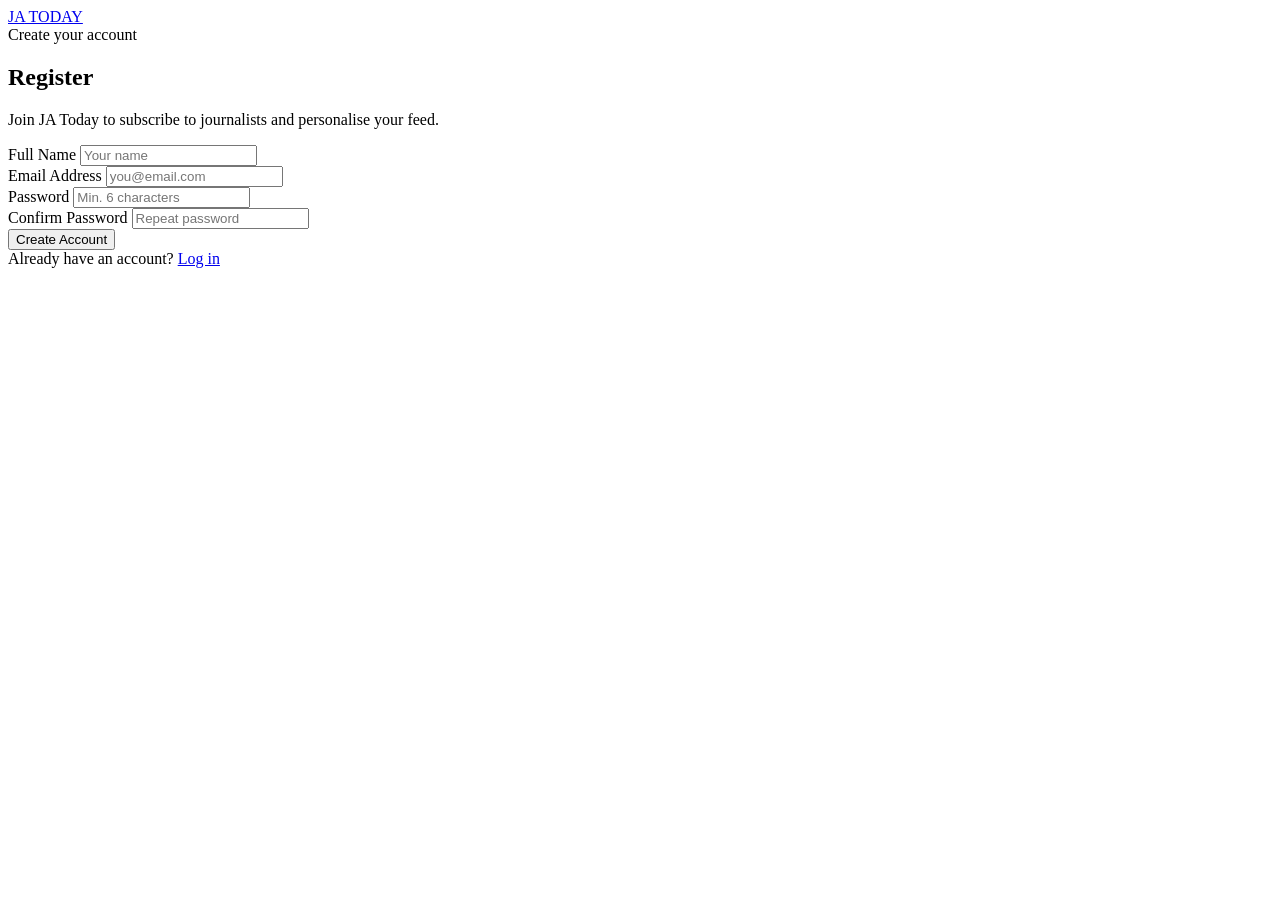
==== register.html @ 9bc7bcf2 "Add files via upload" ====
<!DOCTYPE html>
<html lang="en">
<head>
<meta charset="UTF-8">
<meta name="viewport" content="width=device-width, initial-scale=1.0">
<title>Register — JA Today</title>
<link rel="preconnect" href="https://fonts.googleapis.com">
<link rel="stylesheet" href="css/auth.css">
<link href="https://fonts.googleapis.com/css2?family=Bebas+Neue&family=DM+Serif+Display&family=DM+Sans:wght@300;400;500&family=JetBrains+Mono:wght@400;500&display=swap" rel="stylesheet">
<script src="js/register.js" defer></script>

</head>
<body>
<div class="bg"></div>
<div class="page">
  <a class="logo" href="login.html"><span class="ja">JA</span> TODAY</a>
  <div class="logo-sub">Create your account</div>

  <div class="card">
    <h2>Register</h2>
    <p>Join JA Today to subscribe to journalists and personalise your feed.</p>

    <div class="error" id="error-msg"></div>

    <div class="field">
      <label>Full Name</label>
      <input type="text" id="f-name" placeholder="Your name">
    </div>
    <div class="field">
      <label>Email Address</label>
      <input type="email" id="f-email" placeholder="you@email.com">
    </div>
    <div class="field">
      <label>Password</label>
      <input type="password" id="f-pass" placeholder="Min. 6 characters">
    </div>
    <div class="field">
      <label>Confirm Password</label>
      <input type="password" id="f-pass2" placeholder="Repeat password">
    </div>

    <button class="submit-btn" onclick="register()">Create Account</button>

    <div class="alt-link">Already have an account? <a href="login.html">Log in</a></div>
  </div>

 
</div>


</body>
</html>
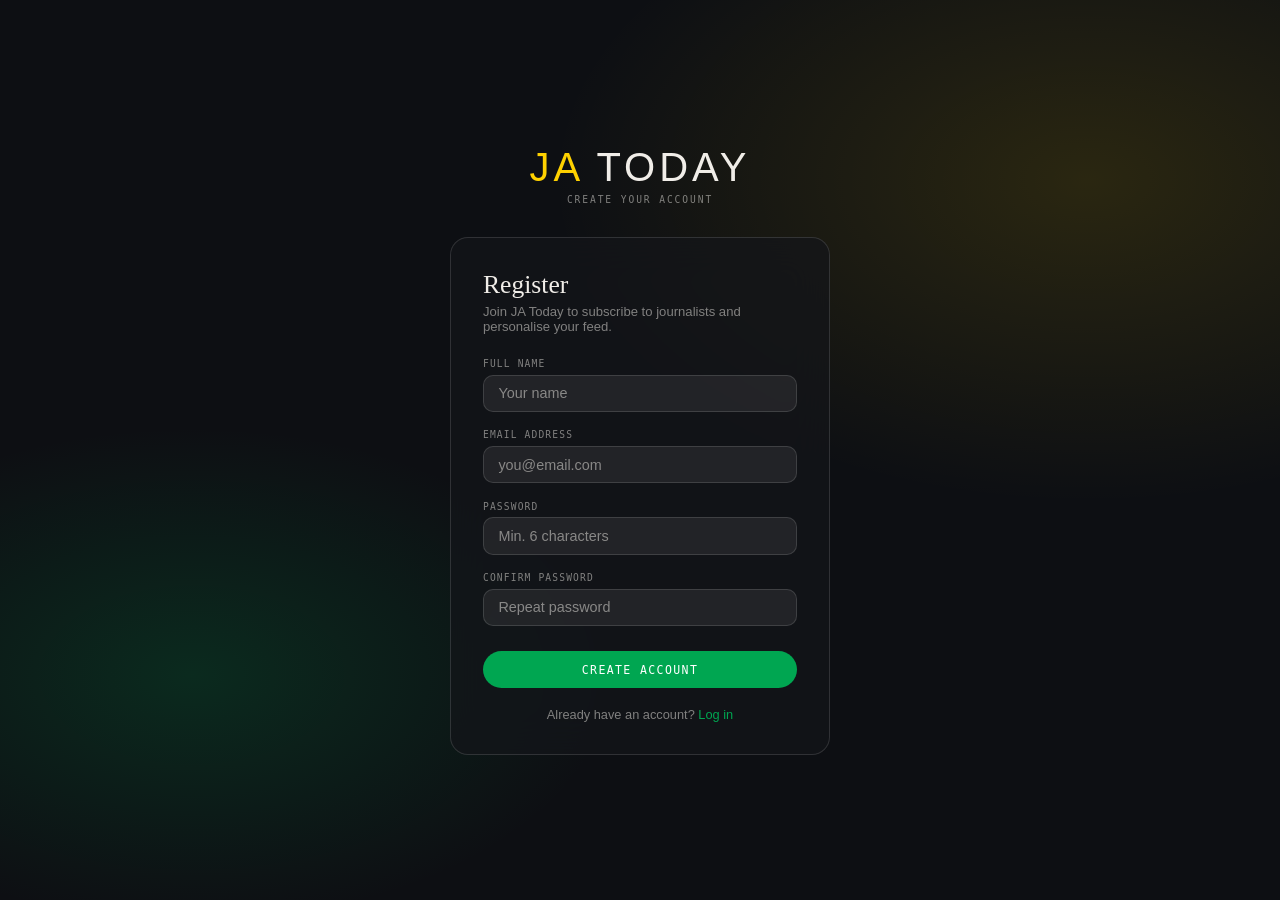
==== commit 90541989: "Update register.html" ====
--- a/register.html
+++ b/register.html
@@ -13,7 +13,7 @@
 <body>
 <div class="bg"></div>
 <div class="page">
-  <a class="logo" href="login.html"><span class="ja">JA</span> TODAY</a>
+  <a class="logo" href="index.html"><span class="ja">JA</span> TODAY</a>
   <div class="logo-sub">Create your account</div>
 
   <div class="card">
--- a/css/auth.css
+++ b/css/auth.css
@@ -0,0 +1,62 @@
+
+  :root { --green:#00a651; --gold:#fed100; --glass:rgba(255,255,255,0.07); --glass-border:rgba(255,255,255,0.13); --text:#f0ede8; --muted:rgba(240,237,232,0.5); --red:#e74c3c; }
+  *, *::before, *::after { box-sizing:border-box; margin:0; padding:0; }
+  body { font-family:'DM Sans',sans-serif; background:#0d0f13; color:var(--text); min-height:100vh; display:flex; flex-direction:column; }
+
+  .bg {
+    position:fixed; inset:0; z-index:0; pointer-events:none;
+    background:
+      radial-gradient(ellipse 70% 60% at 85% 20%, rgba(254,209,0,0.12) 0%, transparent 60%),
+      radial-gradient(ellipse 60% 50% at 15% 75%, rgba(0,166,81,0.18) 0%, transparent 55%),
+      #0d0f13;
+  }
+
+  .page { position:relative; z-index:1; flex:1; display:flex; flex-direction:column; align-items:center; justify-content:center; padding:2rem 1rem; }
+
+  .logo { font-family:'Bebas Neue',sans-serif; font-size:2.5rem; letter-spacing:0.1em; text-decoration:none; color:var(--text); margin-bottom:0.25rem; }
+  .logo .ja { color:var(--gold); }
+  .logo-sub { font-family:'JetBrains Mono',monospace; font-size:0.6rem; letter-spacing:0.2em; text-transform:uppercase; color:var(--muted); margin-bottom:2rem; text-align:center; }
+
+  .card {
+    width:100%; max-width:380px;
+    background:rgba(20,22,26,0.7); border:1px solid var(--glass-border); border-radius:18px;
+    padding:2rem; backdrop-filter:blur(20px);
+  }
+
+  .card h2 { font-family:'DM Serif Display',serif; font-size:1.6rem; font-weight:400; margin-bottom:0.25rem; }
+  .card p  { font-size:0.82rem; color:var(--muted); margin-bottom:1.5rem; }
+
+  .field { margin-bottom:1.1rem; }
+  .field label { display:block; font-family:'JetBrains Mono',monospace; font-size:0.6rem; letter-spacing:0.12em; text-transform:uppercase; color:var(--muted); margin-bottom:0.35rem; }
+  .field input {
+    width:100%; padding:0.6rem 0.9rem;
+    background:var(--glass); border:1px solid var(--glass-border); border-radius:10px;
+    color:var(--text); font-family:'DM Sans',sans-serif; font-size:0.9rem; outline:none;
+    transition:border-color 0.18s;
+  }
+  .field input:focus { border-color:var(--green); }
+  .field input::placeholder { color:var(--muted); }
+
+  .error { font-family:'JetBrains Mono',monospace; font-size:0.65rem; color:var(--red); margin-bottom:1rem; display:none; }
+
+  .submit-btn {
+    width:100%; padding:0.7rem; border:none; border-radius:100px;
+    background:var(--green); color:#fff;
+    font-family:'JetBrains Mono',monospace; font-size:0.72rem; letter-spacing:0.12em; text-transform:uppercase;
+    cursor:pointer; transition:background 0.18s; margin-top:0.5rem;
+  }
+  .submit-btn:hover { background:#009044; }
+
+  .alt-link { text-align:center; margin-top:1.2rem; font-size:0.8rem; color:var(--muted); }
+  .alt-link a { color:var(--green); text-decoration:none; }
+  .alt-link a:hover { text-decoration:underline; }
+
+  .back { margin-top:1.5rem; }
+  .back a { font-family:'JetBrains Mono',monospace; font-size:0.62rem; letter-spacing:0.1em; text-transform:uppercase; color:var(--muted); text-decoration:none; transition:color 0.15s; }
+  .back a:hover { color:var(--text); }
+
+
+
+
+
+  
